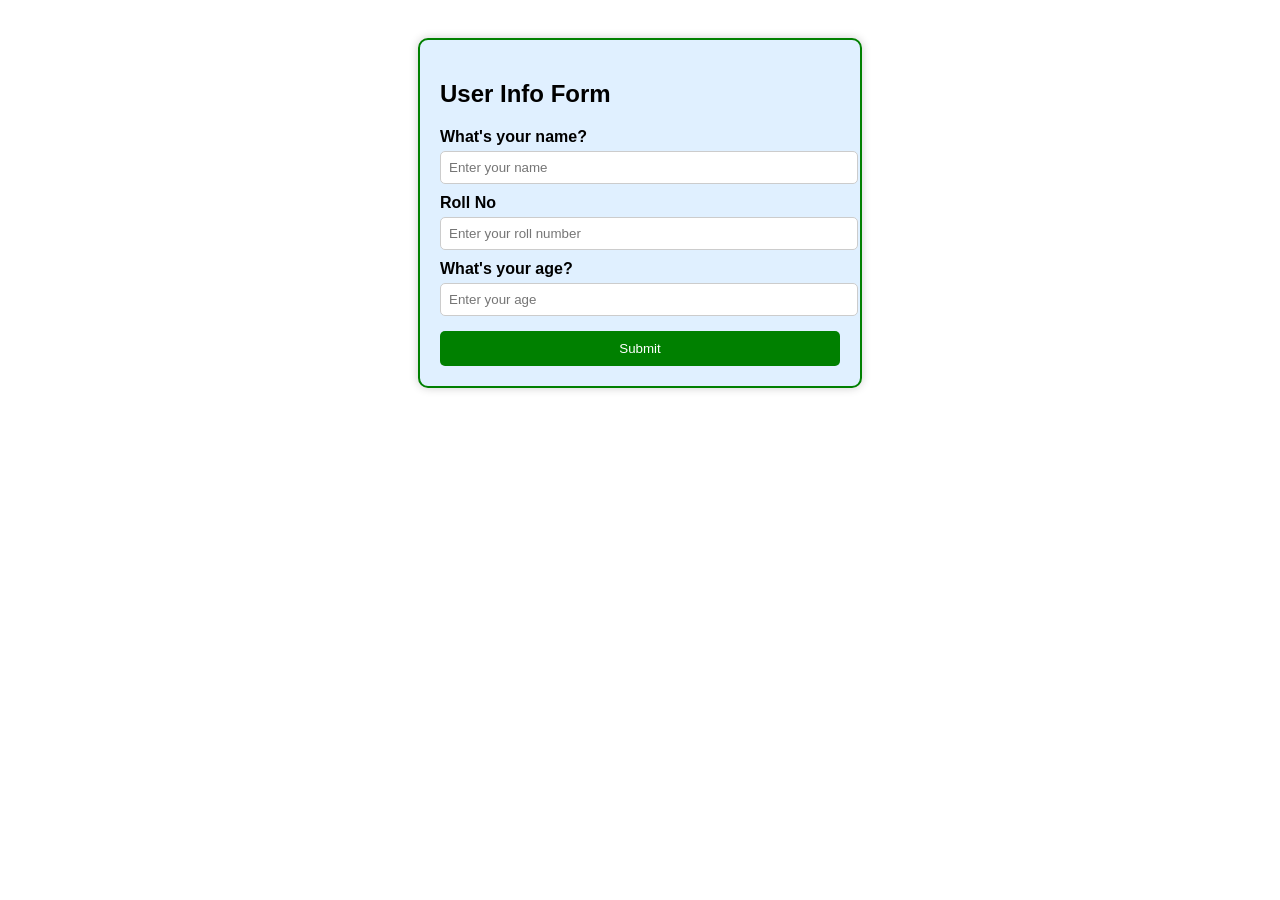
==== index.html @ a34c5329 "Create index.html" ====
<!DOCTYPE html>
<html lang="en">
<head>
  <meta charset="UTF-8">
  <title>User Details Form</title>
  <style>
    body {
      font-family: Arial, sans-serif;
      background: radial-gradient(circle at random, #ffadad, #ffd6a5, #fdffb6, #caffbf, #9bf6ff, #a0c4ff, #bdb2ff);
      background-size: 100% 100%;
      padding: 30px;
    }

    .form-container {
      background-color: #e0f0ff;
      border: 2px solid green;
      border-radius: 10px;
      padding: 20px;
      max-width: 400px;
      margin: auto;
      box-shadow: 0 0 10px rgba(0,0,0,0.2);
    }right click to o[pen ]

    .form-container h2 {
      text-align: center;
      color: #333;
    }

    label {
      display: block;
      margin-top: 10px;
      font-weight: bold;
    }

    input {
      width: 100%;
      padding: 8px;
      margin-top: 5px;
      border-radius: 5px;
      border: 1px solid #ccc;
    }

    button {
      margin-top: 15px;
      padding: 10px;
      width: 100%;
      background-color: green;
      color: white;
      border: none;
      border-radius: 5px;
      cursor: pointer;
    }

    .output {
      margin-top: 20px;
      padding: 15px;
      border: 2px solid green;
      background-color: #d0eaff;
      border-radius: 10px;
      color: #333;
    }
  </style>
</head>
<body>

  <div class="form-container">
    <h2>User Info Form</h2>
    <label for="name">What's your name?</label>
    <input type="text" id="name" placeholder="Enter your name">

    <label for="roll">Roll No</label>
    <input type="text" id="roll" placeholder="Enter your roll number">

    <label for="age">What's your age?</label>
    <input type="number" id="age" placeholder="Enter your age">

    <button onclick="showDetails()">Submit</button>

    <div class="output" id="output" style="display:none;"></div>
  </div>

  <script>
    function showDetails() {
      const name = document.getElementById('name').value;
      const roll = document.getElementById('roll').value;
      const age = document.getElementById('age').value;

      const outputDiv = document.getElementById('output');
      outputDiv.innerHTML = `
        <strong>Name:</strong> ${name}<br>
        <strong>Roll No:</strong> ${roll}<br>
        <strong>Age:</strong> ${age}
      `;
      outputDiv.style.display = 'block';
    }
  </script>

</body>
</html>
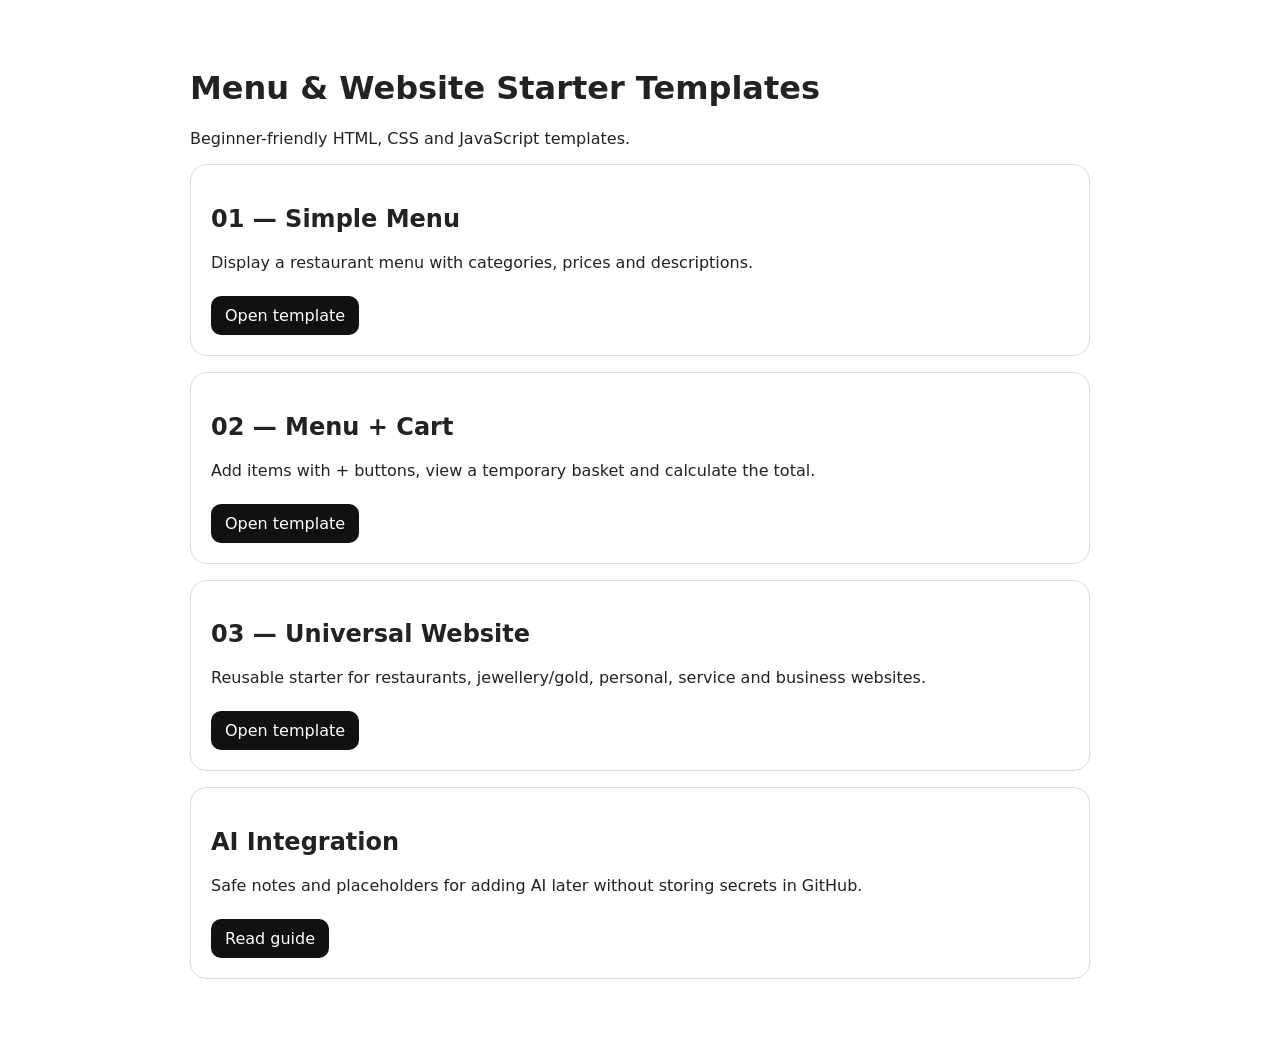
==== commit 3dc22fe3: "Replace starter index with template library" ====
--- a/index.html
+++ b/index.html
@@ -1,99 +1,21 @@
-<!DOCTYPE html>
+<!doctype html>
 <html lang="en">
 <head>
-  <meta charset="UTF-8">
-  <title>User Details Form</title>
+  <meta charset="utf-8">
+  <meta name="viewport" content="width=device-width, initial-scale=1">
+  <title>Starter Template Library</title>
   <style>
-    body {
-      font-family: Arial, sans-serif;
-      background: radial-gradient(circle at random, #ffadad, #ffd6a5, #fdffb6, #caffbf, #9bf6ff, #a0c4ff, #bdb2ff);
-      background-size: 100% 100%;
-      padding: 30px;
-    }
-
-    .form-container {
-      background-color: #e0f0ff;
-      border: 2px solid green;
-      border-radius: 10px;
-      padding: 20px;
-      max-width: 400px;
-      margin: auto;
-      box-shadow: 0 0 10px rgba(0,0,0,0.2);
-    }right click to o[pen ]
-
-    .form-container h2 {
-      text-align: center;
-      color: #333;
-    }
-
-    label {
-      display: block;
-      margin-top: 10px;
-      font-weight: bold;
-    }
-
-    input {
-      width: 100%;
-      padding: 8px;
-      margin-top: 5px;
-      border-radius: 5px;
-      border: 1px solid #ccc;
-    }
-
-    button {
-      margin-top: 15px;
-      padding: 10px;
-      width: 100%;
-      background-color: green;
-      color: white;
-      border: none;
-      border-radius: 5px;
-      cursor: pointer;
-    }
-
-    .output {
-      margin-top: 20px;
-      padding: 15px;
-      border: 2px solid green;
-      background-color: #d0eaff;
-      border-radius: 10px;
-      color: #333;
-    }
+    body{font-family:system-ui,sans-serif;margin:0;background:#fff;color:#222}.wrap{max-width:900px;margin:auto;padding:48px 20px}.card{border:1px solid #ddd;border-radius:16px;padding:20px;margin:16px 0}.card a{display:inline-block;margin-top:8px;padding:10px 14px;border-radius:10px;background:#111;color:#fff;text-decoration:none}
   </style>
 </head>
 <body>
-
-  <div class="form-container">
-    <h2>User Info Form</h2>
-    <label for="name">What's your name?</label>
-    <input type="text" id="name" placeholder="Enter your name">
-
-    <label for="roll">Roll No</label>
-    <input type="text" id="roll" placeholder="Enter your roll number">
-
-    <label for="age">What's your age?</label>
-    <input type="number" id="age" placeholder="Enter your age">
-
-    <button onclick="showDetails()">Submit</button>
-
-    <div class="output" id="output" style="display:none;"></div>
-  </div>
-
-  <script>
-    function showDetails() {
-      const name = document.getElementById('name').value;
-      const roll = document.getElementById('roll').value;
-      const age = document.getElementById('age').value;
-
-      const outputDiv = document.getElementById('output');
-      outputDiv.innerHTML = `
-        <strong>Name:</strong> ${name}<br>
-        <strong>Roll No:</strong> ${roll}<br>
-        <strong>Age:</strong> ${age}
-      `;
-      outputDiv.style.display = 'block';
-    }
-  </script>
-
+  <main class="wrap">
+    <h1>Menu & Website Starter Templates</h1>
+    <p>Beginner-friendly HTML, CSS and JavaScript templates.</p>
+    <section class="card"><h2>01 — Simple Menu</h2><p>Display a restaurant menu with categories, prices and descriptions.</p><a href="templates/01-simple-menu/index.html">Open template</a></section>
+    <section class="card"><h2>02 — Menu + Cart</h2><p>Add items with + buttons, view a temporary basket and calculate the total.</p><a href="templates/02-menu-with-cart/index.html">Open template</a></section>
+    <section class="card"><h2>03 — Universal Website</h2><p>Reusable starter for restaurants, jewellery/gold, personal, service and business websites.</p><a href="templates/03-universal-website/index.html">Open template</a></section>
+    <section class="card"><h2>AI Integration</h2><p>Safe notes and placeholders for adding AI later without storing secrets in GitHub.</p><a href="ai-integration/README.md">Read guide</a></section>
+  </main>
 </body>
 </html>
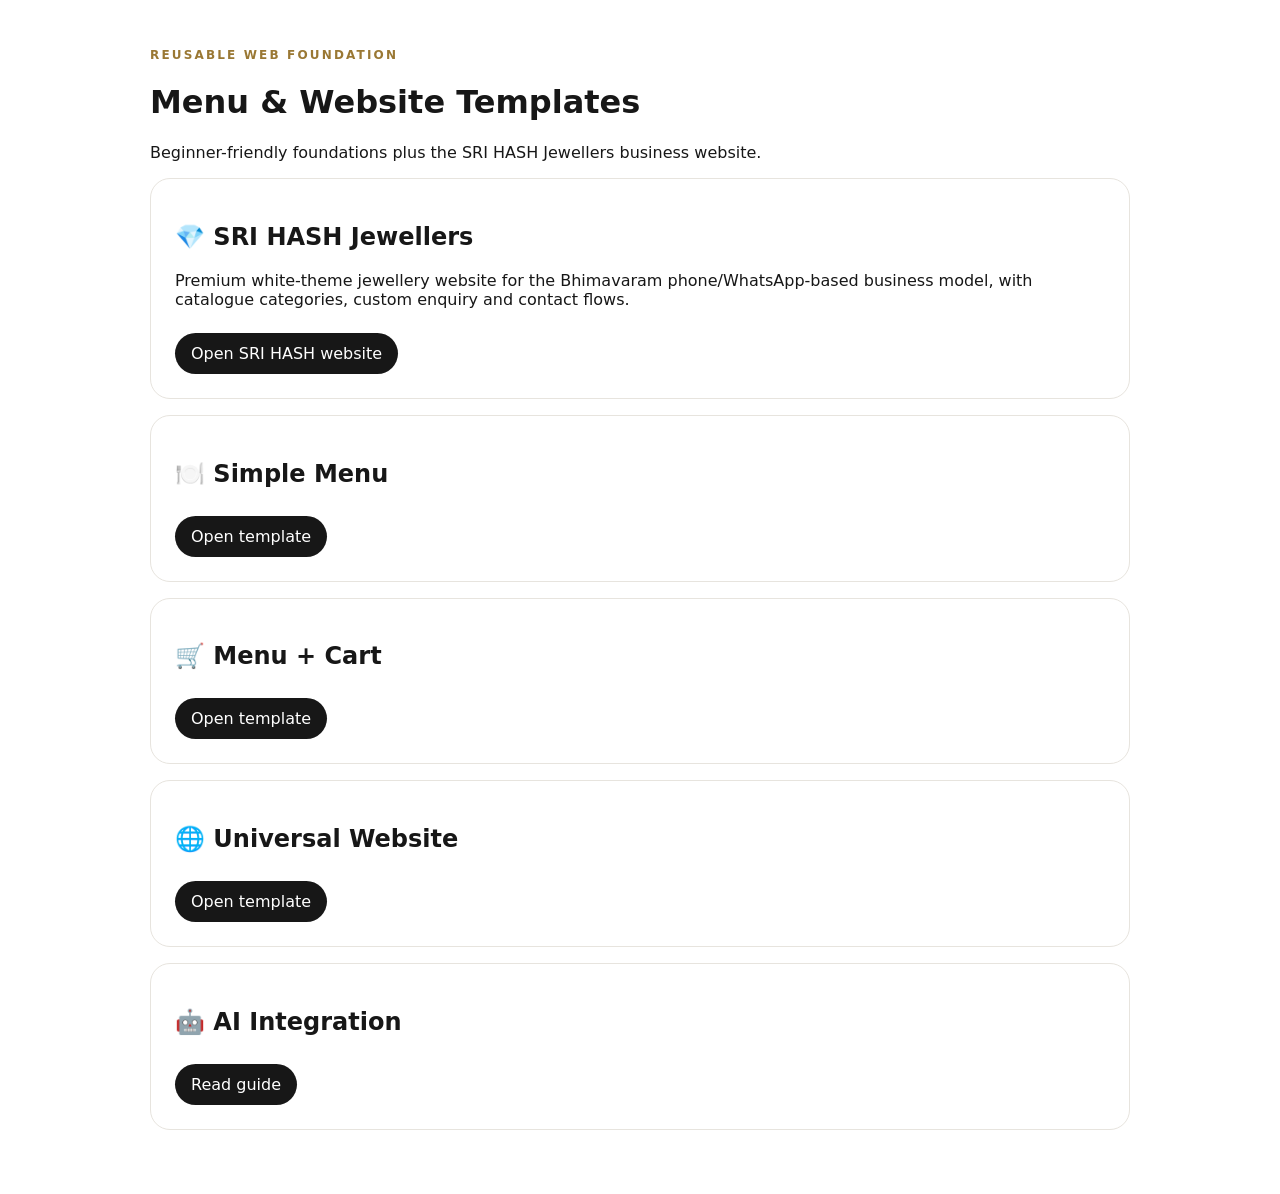
==== commit f99e4be1: "Add SRI HASH Jewellers project to template hub" ====
--- a/index.html
+++ b/index.html
@@ -1,21 +1,11 @@
 <!doctype html>
 <html lang="en">
 <head>
-  <meta charset="utf-8">
-  <meta name="viewport" content="width=device-width, initial-scale=1">
-  <title>Starter Template Library</title>
-  <style>
-    body{font-family:system-ui,sans-serif;margin:0;background:#fff;color:#222}.wrap{max-width:900px;margin:auto;padding:48px 20px}.card{border:1px solid #ddd;border-radius:16px;padding:20px;margin:16px 0}.card a{display:inline-block;margin-top:8px;padding:10px 14px;border-radius:10px;background:#111;color:#fff;text-decoration:none}
-  </style>
-</head>
-<body>
-  <main class="wrap">
-    <h1>Menu & Website Starter Templates</h1>
-    <p>Beginner-friendly HTML, CSS and JavaScript templates.</p>
-    <section class="card"><h2>01 — Simple Menu</h2><p>Display a restaurant menu with categories, prices and descriptions.</p><a href="templates/01-simple-menu/index.html">Open template</a></section>
-    <section class="card"><h2>02 — Menu + Cart</h2><p>Add items with + buttons, view a temporary basket and calculate the total.</p><a href="templates/02-menu-with-cart/index.html">Open template</a></section>
-    <section class="card"><h2>03 — Universal Website</h2><p>Reusable starter for restaurants, jewellery/gold, personal, service and business websites.</p><a href="templates/03-universal-website/index.html">Open template</a></section>
-    <section class="card"><h2>AI Integration</h2><p>Safe notes and placeholders for adding AI later without storing secrets in GitHub.</p><a href="ai-integration/README.md">Read guide</a></section>
-  </main>
-</body>
-</html>
+<meta charset="utf-8"><meta name="viewport" content="width=device-width,initial-scale=1"><title>Siva Web Foundations</title>
+<style>body{font-family:system-ui;margin:0;background:#fff;color:#171717}.wrap{max-width:980px;margin:auto;padding:48px 20px}.card{border:1px solid #e7e4de;border-radius:20px;padding:24px;margin:16px 0}.btn{display:inline-block;padding:11px 16px;border-radius:999px;background:#171717;color:#fff;text-decoration:none;margin-top:8px}.ey{font-size:12px;letter-spacing:.18em;text-transform:uppercase;color:#9a7834;font-weight:700}</style>
+</head><body><main class="wrap"><div class="ey">Reusable web foundation</div><h1>Menu & Website Templates</h1><p>Beginner-friendly foundations plus the SRI HASH Jewellers business website.</p>
+<section class="card"><h2>💎 SRI HASH Jewellers</h2><p>Premium white-theme jewellery website for the Bhimavaram phone/WhatsApp-based business model, with catalogue categories, custom enquiry and contact flows.</p><a class="btn" href="sri-hash-jewellers/index.html">Open SRI HASH website</a></section>
+<section class="card"><h2>🍽️ Simple Menu</h2><a class="btn" href="templates/01-simple-menu/index.html">Open template</a></section>
+<section class="card"><h2>🛒 Menu + Cart</h2><a class="btn" href="templates/02-menu-with-cart/index.html">Open template</a></section>
+<section class="card"><h2>🌐 Universal Website</h2><a class="btn" href="templates/03-universal-website/index.html">Open template</a></section>
+<section class="card"><h2>🤖 AI Integration</h2><a class="btn" href="ai-integration/README.md">Read guide</a></section></main></body></html>
